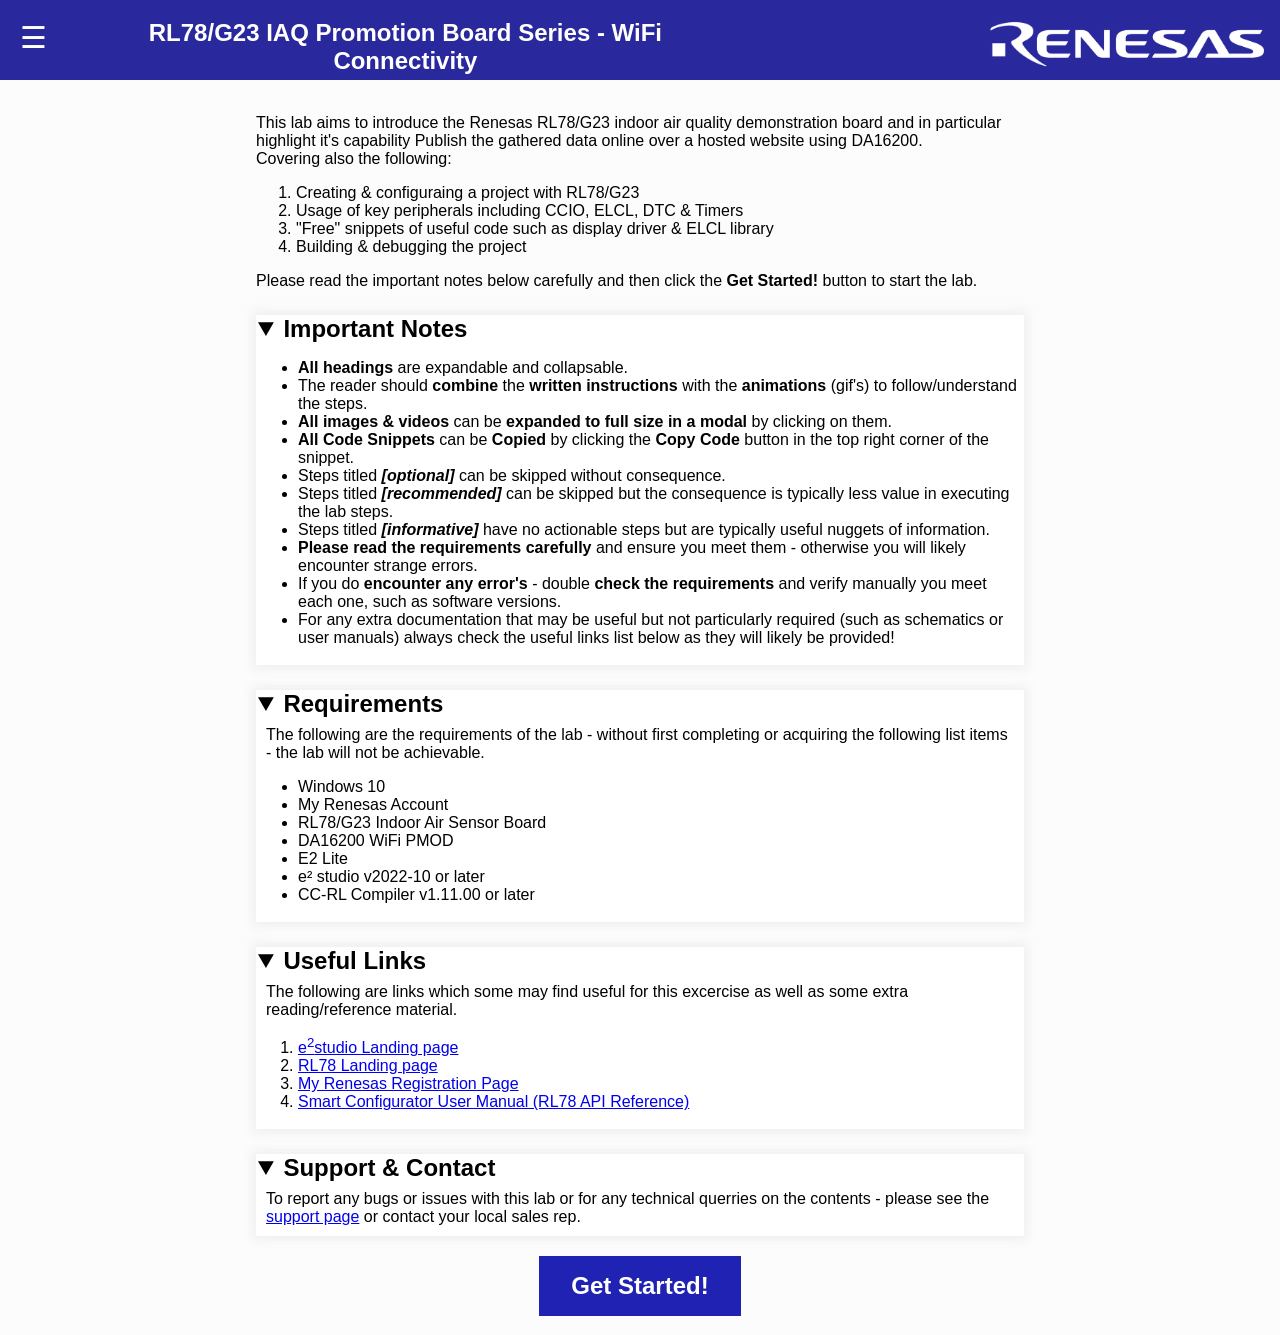
==== docs/index.html @ 87fbd640 "Re-orged so project and docs exist at top level" ====
<!doctype html>
<html>

<head>
    <meta charset="utf-8">
    <!-- Useful for tablet and mobile based browsing-->
    <meta name="viewport" content="width=device-width, initial-scale=1.0">
    <!-- Title of the page (not necessarily the lab) - for reference only, not displayed on the page-->
    <title>RL78/G23 Indoor Air Quality Training - Actuation</title>
    <!-- CSS template stylesheet must be linked here-->
    <link href="css/renesas_layout_style.css" rel="stylesheet" type="text/css">
    <!-- Javascript based lab templating helper must be placed here-->
    <script type="text/javascript" src="js/lab-templater.js"></script>
</head>

<body>
    <!-- Populate the page header (banner, title & navigation menu)-->
    <script>lab_templater.Generate_header();</script>

    <!-- Begin the main content of the page-->
    <div class="main-content">

        <!-- Page/Section Summary & Description-->
        <p>
            This lab aims to introduce the Renesas RL78/G23 indoor air quality demonstration board and in particular highlight it's capability Publish the gathered data online over a hosted website using DA16200.<br>
            Covering also the following:
        </p>
        <ol>
            <li>Creating &amp; configuraing a project with RL78/G23</li>
            <li>Usage of key peripherals including CCIO, ELCL, DTC & Timers</li>
            <li>"Free" snippets of useful code such as display driver & ELCL library</li>
            <li>Building & debugging the project</li>
        </ol>
        <p>Please read the important notes below carefully and then click the <b>Get Started!</b> button to start the
            lab.</p>

        <!-- Start adding "details" sections for lab steps-->
        <details open>
            <summary>Important Notes</summary>
            <ul>
                <li><b>All headings</b> are expandable and collapsable.</li>
                <li>The reader should <b>combine</b> the <b>written instructions</b> with the <b>animations</b> (gif's)
                    to follow/understand the
                    steps.</li>
                <li><b>All images &amp; videos</b> can be <b>expanded to full size in a modal</b> by clicking on them.
                </li>
                <li><b>All Code Snippets</b> can be <b>Copied</b> by clicking the <b>Copy Code</b> button in the top
                    right
                    corner of the snippet.</li>
                <li>Steps titled <b><i>[optional]</i></b> can be skipped without consequence.</li>
                <li>Steps titled <b><i>[recommended]</i></b> can be skipped but the consequence is typically less value
                    in executing the lab steps.</li>
                <li>Steps titled <b><i>[informative]</i></b> have no actionable steps but are typically useful nuggets
                    of information.</li>
                <li><b>Please read the requirements carefully</b> and ensure you meet them - otherwise you will likely
                    encounter strange errors.</li>
                <li>If you do <b>encounter any error's</b> - double <b>check the requirements</b> and verify manually
                    you meet each one, such as software versions.</li>
                <li>For any extra documentation that may be useful but not particularly required (such as schematics or
                    user manuals) always check the useful links list below as they will likely be provided!
                </li>
            </ul>
        </details>

        <details open>
            <summary>Requirements</summary>
            <p>The following are the requirements of the lab - without first completing or acquiring the following
                list items -
                the lab will not be achievable.
            </p>
            <ul>
                <li>Windows 10</li>
                <li>My Renesas Account</li>
                <li>RL78/G23 Indoor Air Sensor Board</li>
                <li>DA16200 WiFi PMOD</li>
                <li>E2 Lite</li>
                <li>e² studio v2022-10 or later</li>
                <li>CC-RL Compiler v1.11.00 or later</li>
            </ul>
        </details>

        <details open>
            <summary>Useful Links</summary>
            <p>The following are links which some may find useful for this excercise as well as some extra
                reading/reference
                material.
            </p>
            <ol>
                <li><a target="_blank" href="https://www.renesas.com/us/en/software-tool/e-studio">e<sup>2</sup>studio
                        Landing
                        page</a></li>
                <li><a target="_blank"
                        href="https://www.renesas.com/us/en/products/microcontrollers-microprocessors/rl78-low-power-8-16-bit-mcus">RL78
                        Landing page</a></li>
                <li><a target="_blank"
                        href="https://www.renesas.com/us/en/oauth2/default/v1/authorize?client_id=0oa2ixjskq8o2hdJB357&response_type=code&scope=openid%20email%20phone%20profile%20MyRenesasUserInfo&redirect_uri=https%3A//update.renesas.com/openid-connect/renesas-okta&state=r2OKOkoEixzFgvWMlxp1caxs8C3PD5_5RflEtioYq9U">My
                        Renesas Registration Page</a></li>
                <li><a target="_blank"
                        href="https://www.renesas.com/us/en/document/man/smart-configurator-users-manual-rl78-api-reference">Smart
                        Configurator User Manual (RL78 API Reference)</a></li>
            </ol>
        </details>

        <details open>
            <summary>Support &amp; Contact</summary>
            <p>To report any bugs or issues with this lab or for any technical querries on the contents - please
                see the <a href="https://en-support.renesas.com/dashboard">support page</a> or contact your local
                sales rep.</p>
        </details>

        <!-- Button for going to the next page-->
        <script>lab_templater.Generate_next_page_button("Get Started!");</script>
    </div>
</body>

</html>
---- docs/css/renesas_layout_style.css ----
/* Default Desktop*/
html {
  /* Colours*/
  --renesas-background-color: #29289D;
  --details-background-color: white;
  --details-box-shadow: 0px 0px 10px 5px #f1f1f1;
  --page-background-colour: #fcfcfd;
  --modal-caption-text-colour: #ccc;
  --banner-menu-button-hover-colour: #dddddd;
  --next-page-button-colour: white;
  --next-page-button-background-colour: rgb(32, 34, 179);
  --modal-close-button-colour: #f1f1f1;
  --modal-close-button-hover-colour: #bbb;
  --sidenav-colour: #818181;
  --sidenav-active-colour: white;
  --sidenav-active-background-colour: #303030;
  --sidenav-hover-colour: #f1f1f1;

  /* General*/
  --title-font-size: x-large;
  --main-content-margin-left: 20%;
  --main-content-margin-right: 20%;
  --details-padding-left: 2px;
  --details-padding-right: 2px;
  --details-margin-top: 25px;
  --details-content-margin: 8px;
  --sumary-font-size: x-large;
  --paragraph-font-size: medium;

  /* Banner*/
  --logo-width: default;
  --logo-height: 60%;
  --logo-margin-top: 20px;
  --logo-margin-right: 1%;
  --banner-height: 80px;
  --banner-content-colour: white;
  --banner-heading-max-width: 50%;
  --banner-heading-margin-left: 3%;
  --banner-heading-margin-top: 1.5%;
  --banner-menu-button-margin-left: 20px;
  --banner-menu-button-margin-top: 20px;
  --banner-menu-button-font-size: 30px;

  /* Modal*/
  --modal-thumbnail-max-width: 20%;
  --modal-caption-top-margin: 10px;
  --modal-thumbnail-radius: 5px;
  --modal-padding-top: 5%;
  --modal-content-max-width: 80%;
  --modal-content-max-height: 80%;
  --modal-close-button-top: 1.5%;
  --modal-close-button-right: 3%;
  --modal-close-button-font-size: 50px;

  /* Sidenav*/
  --sidenav-max-width: 30%;
  --sidenav-font-size: 22px;
  --sidenav-padding-top: 5%;
  --sidenav-hover-letter-spacing: 1px;
  --sidenav-close-button-top: 0;
  --sidenav-close-button-right: 25px;
  --sidenav-close-button-font-size: 30px;
  --sidenav-close-button-margin-left: 50px;
  --sidenav-padding: 8px 8px 8px 32px;

  /* Next page button*/
  --next-page-button-margin-top: 2.5%;
  --next-page-button-margin-bottom: 2.5%;
  --next-page-button-padding-x: 16px;
  --next-page-button-padding-y: 32px;
  --next-page-button-font-size: 24px;

  /* Copy code button*/
  --copy-code-border-radius: 5px;
  --copy-code-top: 5px;
  --copy-code-right: 5px;
  --copy-code-padding: 5px 10px;
  --copy-code-font-size: 18px;
}

/* Small screens (laptop)*/
@media screen and (max-width:1024px) {
  html {
    /* General*/
    --main-content-margin-left: 15%;
    --main-content-margin-right: 15%;

    /* Banner*/
    --logo-height: 50%;

    /* Modal*/
    --modal-thumbnail-max-width: 30%;

    /* Sidenav*/
    --sidenav-max-width: 40%;
    --sidenav-padding-top: 6%;

    /* Next page button*/

    /* Copy code button*/
  }
}

/* Tablets*/
@media screen and (max-width:768px) {
  html {
    /* General*/
    --title-font-size: large;
    --main-content-margin-left: 2.5%;
    --main-content-margin-right: 2.5%;

    /* Banner*/
    --logo-height: 35%;

    /* Modal*/
    --modal-thumbnail-max-width: 40%;

    /* Sidenav*/
    --sidenav-max-width: 60%;
    --sidenav-padding-top: 10%;
    --sidenav-font-size: 18px;

    /* Next page button*/
  --next-page-button-padding-x: 16px;
  --next-page-button-padding-y: 26px;
  --next-page-button-font-size: 20px;

    /* Copy code button*/
  }
}

/* Mobile phone*/
@media screen and (max-width:480px) {
  html {
    /* General*/
    --title-font-size: medium;

    /* Banner*/
    --logo-height: 20%;

    /* Modal*/
    --modal-thumbnail-max-width: 60%;

    /* Sidenav*/
    --sidenav-max-width: 70%;
    --sidenav-font-size: small;

    /* Next page button*/
  --next-page-button-padding-x: 14px;
  --next-page-button-padding-y: 22px;
  --next-page-button-font-size: 16px;

    /* Copy code button*/
  --copy-code-padding: 5px 10px;
  --copy-code-font-size: 14px;
  }
}

/* General settings*/
body {
  margin: 0;
  background-color: var(--page-background-colour);
}

html, table, div, p, h1, h2, dl, #nav-tree .label, .title, .sm-dox a, .sm-dox a:hover, .sm-dox a:focus, #projectname, .SelectItem, #MSearchField, .navpath li.navelem a, .navpath li.navelem a:hover {
  font-family: Arial, sans-serif;
}

p {
  font-size: var(--paragraph-font-size);
}

details {
  background-color: var(--details-background-color);
  box-shadow: var(--details-box-shadow);
  margin-top: var(--details-margin-top);
  padding-left: var(--details-padding-left);
  padding-bottom: var(--details-padding-right);
}

details summary {
  cursor: pointer;
}

summary {
  font-size: var(--sumary-font-size);
  font-weight: bold;
}

details p, img {
  margin: var(--details-content-margin);
}

pre {
  position: relative;
}

/* General settings end*/

/* ID's*/

/* Caption of Modal Image */
#modal-caption {
  margin-top: var(--modal-caption-top-margin);
  text-align: center;
  color: var(--modal-caption-text-colour);
}

/* ID's End*/

/*Classes*/

.main-content {
  text-align: left;
  color: black;
  margin-left: var(--main-content-margin-left);
  margin-right: var(--main-content-margin-right);
}

.banner {
  height: var(--banner-height);
  color: var(--banner-content-colour);
  background-color: var(--renesas-background-color);
  text-align: center;
}

.banner-heading {
  float: left;
  max-width: var(--banner-heading-max-width);
  margin-left: var(--banner-heading-margin-left);
  margin-top: var(--banner-heading-margin-top);
  font-size: var(--title-font-size);
}

.banner-logo {
  height: var(--logo-height);
  width: var(--logo-width);
  float: right;
  margin-top: var(--logo-margin-top);
  margin-right: var(--logo-margin-right);
}

.banner-menu-button {
  float: left;
  margin-left: var(--banner-menu-button-margin-left);
  margin-top: var(--banner-menu-button-margin-top);
  font-size: var(--banner-menu-button-font-size);
  cursor: pointer;
}

.banner-menu-button:hover {
  color: var(--banner-menu-button-hover-colour);
}

.next-page-button {
  margin-left: auto;
  margin-right: auto;
  margin-top: var(--next-page-button-margin-top);
  margin-bottom: var(--next-page-button-margin-bottom);
  display: block;
  border: none;
  padding: var(--next-page-button-padding-x) var(--next-page-button-padding-y);
  text-align: center;
  font-size: var(--next-page-button-font-size);
  transition-duration: 0.2s;
  cursor: pointer;
  background-color: var(--next-page-button-background-colour);
  color: var(--next-page-button-colour);
  font-weight: bold;
}

.next-page-button:hover {
  opacity: 0.7;
}

/*Modal Image*/
/* Style the Image Used to Trigger the Modal */
.modal-thumbnails {
  border-radius: var(--modal-thumbnail-radius);
  cursor: pointer;
  transition: 0.3s;
  max-width: var(--modal-thumbnail-max-width);
}

.modal-thumbnails:hover {
  opacity: 0.7;
}

/* The Modal (background) */
.modal {
  display: none;
  position: fixed;
  z-index: 1;
  padding-top: var(--modal-padding-top);
  left: 0;
  top: 0;
  width: 100%;
  height: 100%;
  overflow: auto;
  background-color: rgba(0, 0, 0, 0.9);
}

/* Modal Content (image) */
.modal-content {
  margin: auto;
  display: block;
  max-width: var(--modal-content-max-width);
  max-height: var(--modal-content-max-height);
}

/* Add Animation */
.modal-content, #modal-caption {
  -webkit-animation-name: modal-zoom;
  -webkit-animation-duration: 0.6s;
  animation-name: modal-zoom;
  animation-duration: 0.6s;
}

/* The modal-close-button Button */
.modal-close-button {
  position: absolute;
  top: var(--modal-close-button-top);
  right: var(--modal-close-button-right);
  color: var(--modal-close-button-colour);
  font-size: var(--modal-close-button-font-size);
  font-weight: bold;
  transition: 0.3s;
}

.modal-close-button:hover,
.modal-close-button:focus {
  color: var(--modal-close-button-hover-colour);
  text-decoration: none;
  cursor: pointer;
}

/*Modal Image End*/

/*Sidenav*/
.sidenav {
  text-align: left;
  height: 100%;
  width: 0;
  max-width: var(--sidenav-max-width);
  position: fixed;
  z-index: 1;
  top: 0;
  left: 0;
  background-color: #111;
  overflow-x: hidden;
  overflow-y: auto;
  transition: 0.5s;
  padding-top: var(--sidenav-padding-top);
}

.sidenav a {
  padding: var(--sidenav-padding);
  text-decoration: none;
  font-size: var(--sidenav-font-size);
  color: var(--sidenav-colour);
  display: block;
  transition: 0.3s;
}

.sidenav p:last-child { height: 50%; }

.sidenav a.active {
  background-color: var(--sidenav-active-background-colour);
  color: var(--sidenav-active-colour);
}

.sidenav a:hover {
  color: var(--sidenav-hover-colour);
  letter-spacing: var(--sidenav-hover-letter-spacing);
}

.sidenav .sidenav-close-button {
  position: absolute;
  top: var(--sidenav-close-button-top);
  right: var(--sidenav-close-button-right);
  font-size: var(--sidenav-close-button-font-size);
  margin-left: var(--sidenav-close-button-margin-left);
}

/*SideNav End*/

.copy-code-button {
  position: absolute;
  border-radius: var(--copy-code-border-radius);
  top: var(--copy-code-top);
  right: var(--copy-code-right);
  border: none;
  padding: var(--copy-code-padding);
  text-align: center;
  text-decoration: none;
  display: inline-block;
  font-size: var(--copy-code-font-size);
  transition-duration: 0.2s;
  cursor: pointer;
  background-color: var(--next-page-button-background-colour);
  color: var(--next-page-button-colour);
  font-weight: bold;
}

.copy-code-button:hover {
  opacity: 0.7;
}

/*Classes End*/

/*Animations*/

@keyframes modal-zoom {
  from {
    transform: scale(0)
  }

  to {
    transform: scale(1)
  }
}

/*Animations End*/
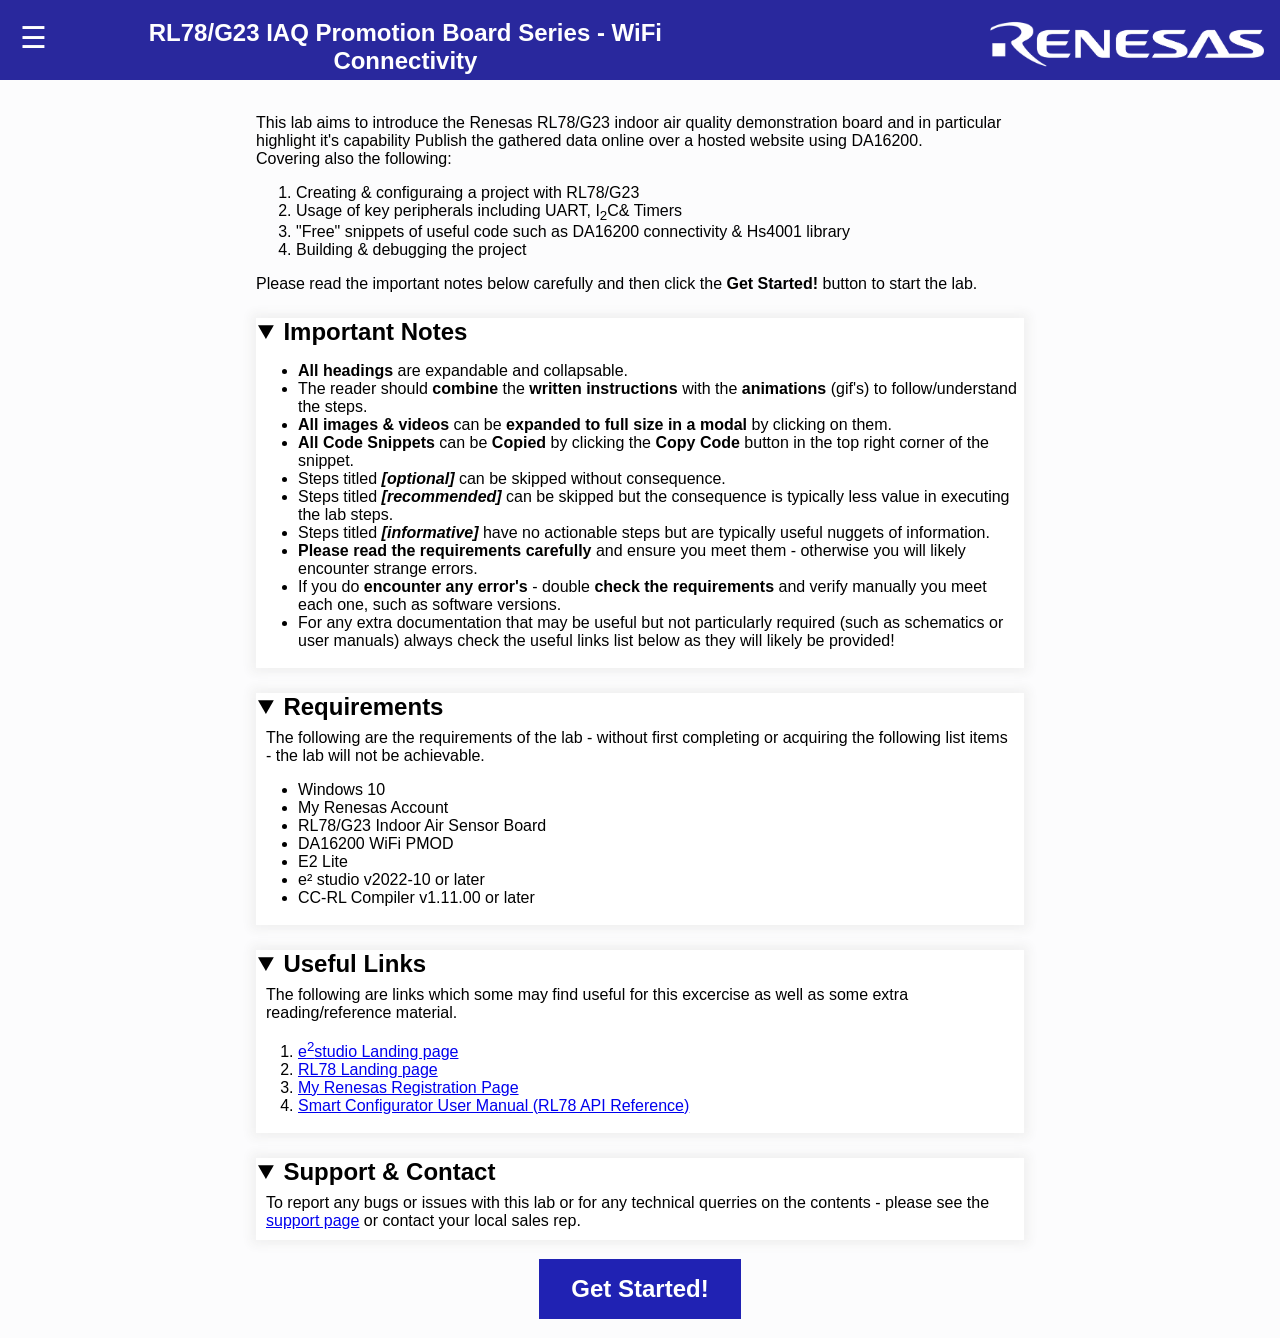
==== commit 2153b69b: "Update index.html" ====
--- a/docs/index.html
+++ b/docs/index.html
@@ -27,8 +27,8 @@
         </p>
         <ol>
             <li>Creating &amp; configuraing a project with RL78/G23</li>
-            <li>Usage of key peripherals including CCIO, ELCL, DTC & Timers</li>
-            <li>"Free" snippets of useful code such as display driver & ELCL library</li>
+            <li>Usage of key peripherals including UART, I<sub>2</sub>C& Timers</li>
+            <li>"Free" snippets of useful code such as DA16200 connectivity & Hs4001 library</li>
             <li>Building & debugging the project</li>
         </ol>
         <p>Please read the important notes below carefully and then click the <b>Get Started!</b> button to start the
@@ -113,4 +113,4 @@
     </div>
 </body>
 
-</html>+</html>
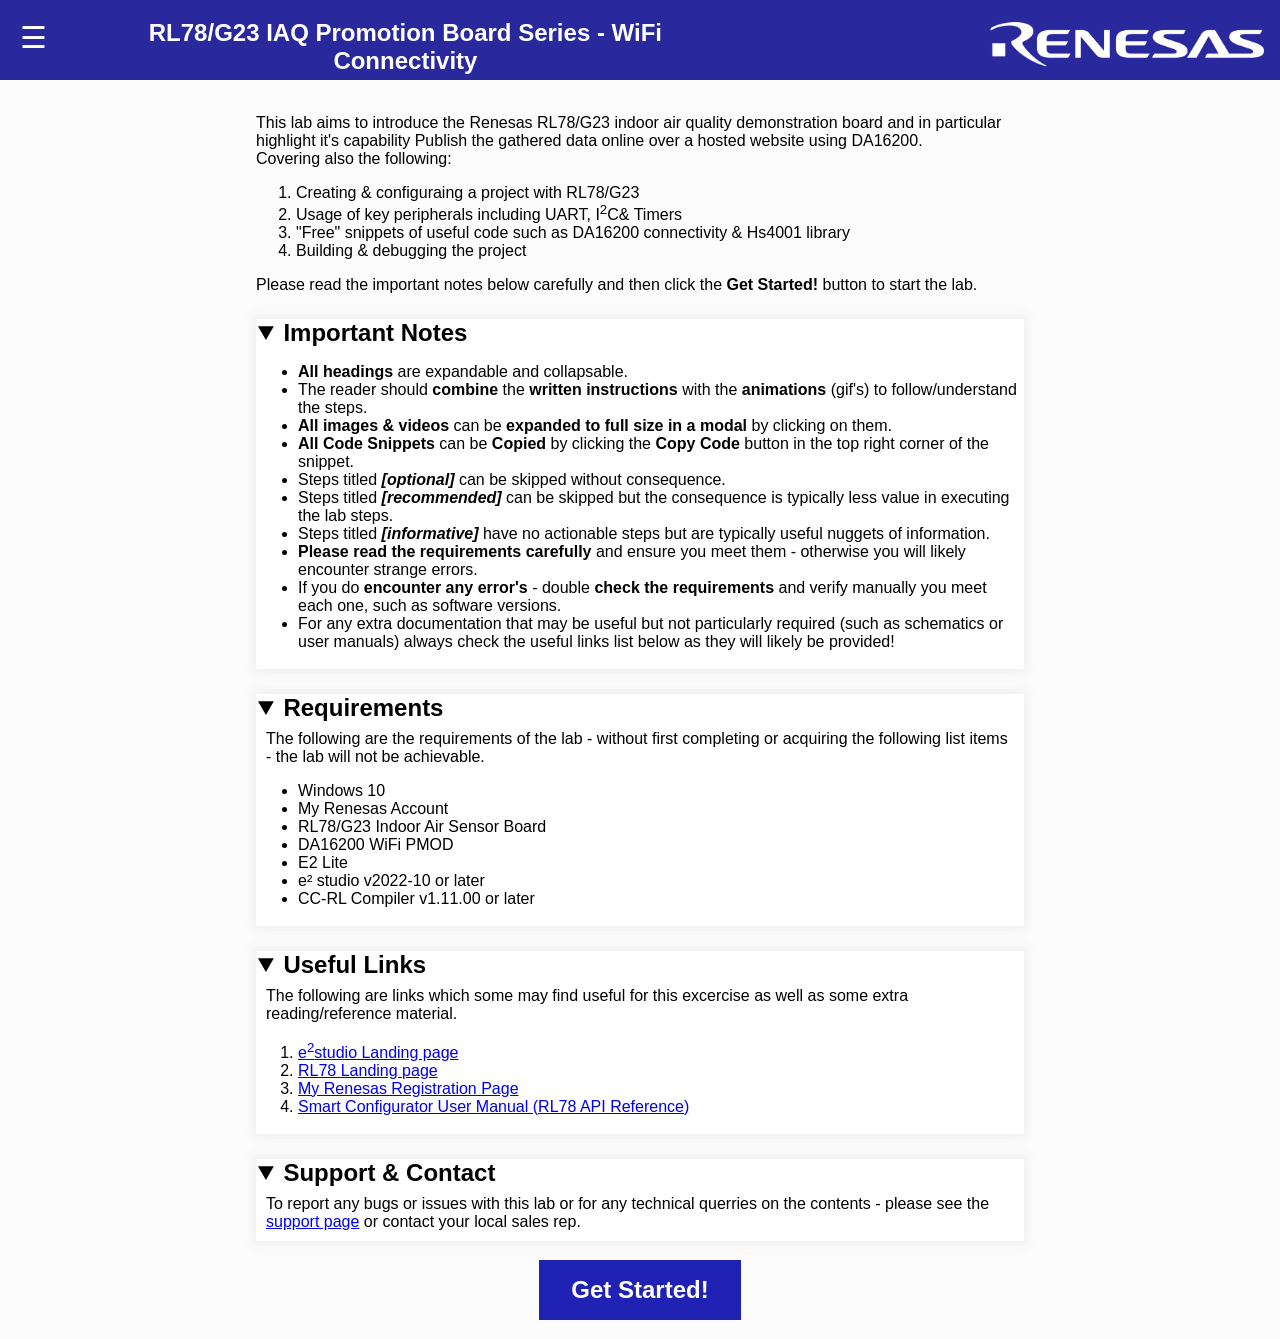
==== commit e228b26b: "Update index.html" ====
--- a/docs/index.html
+++ b/docs/index.html
@@ -27,7 +27,7 @@
         </p>
         <ol>
             <li>Creating &amp; configuraing a project with RL78/G23</li>
-            <li>Usage of key peripherals including UART, I<sub>2</sub>C& Timers</li>
+            <li>Usage of key peripherals including UART, I<sup>2</sup>C& Timers</li>
             <li>"Free" snippets of useful code such as DA16200 connectivity & Hs4001 library</li>
             <li>Building & debugging the project</li>
         </ol>
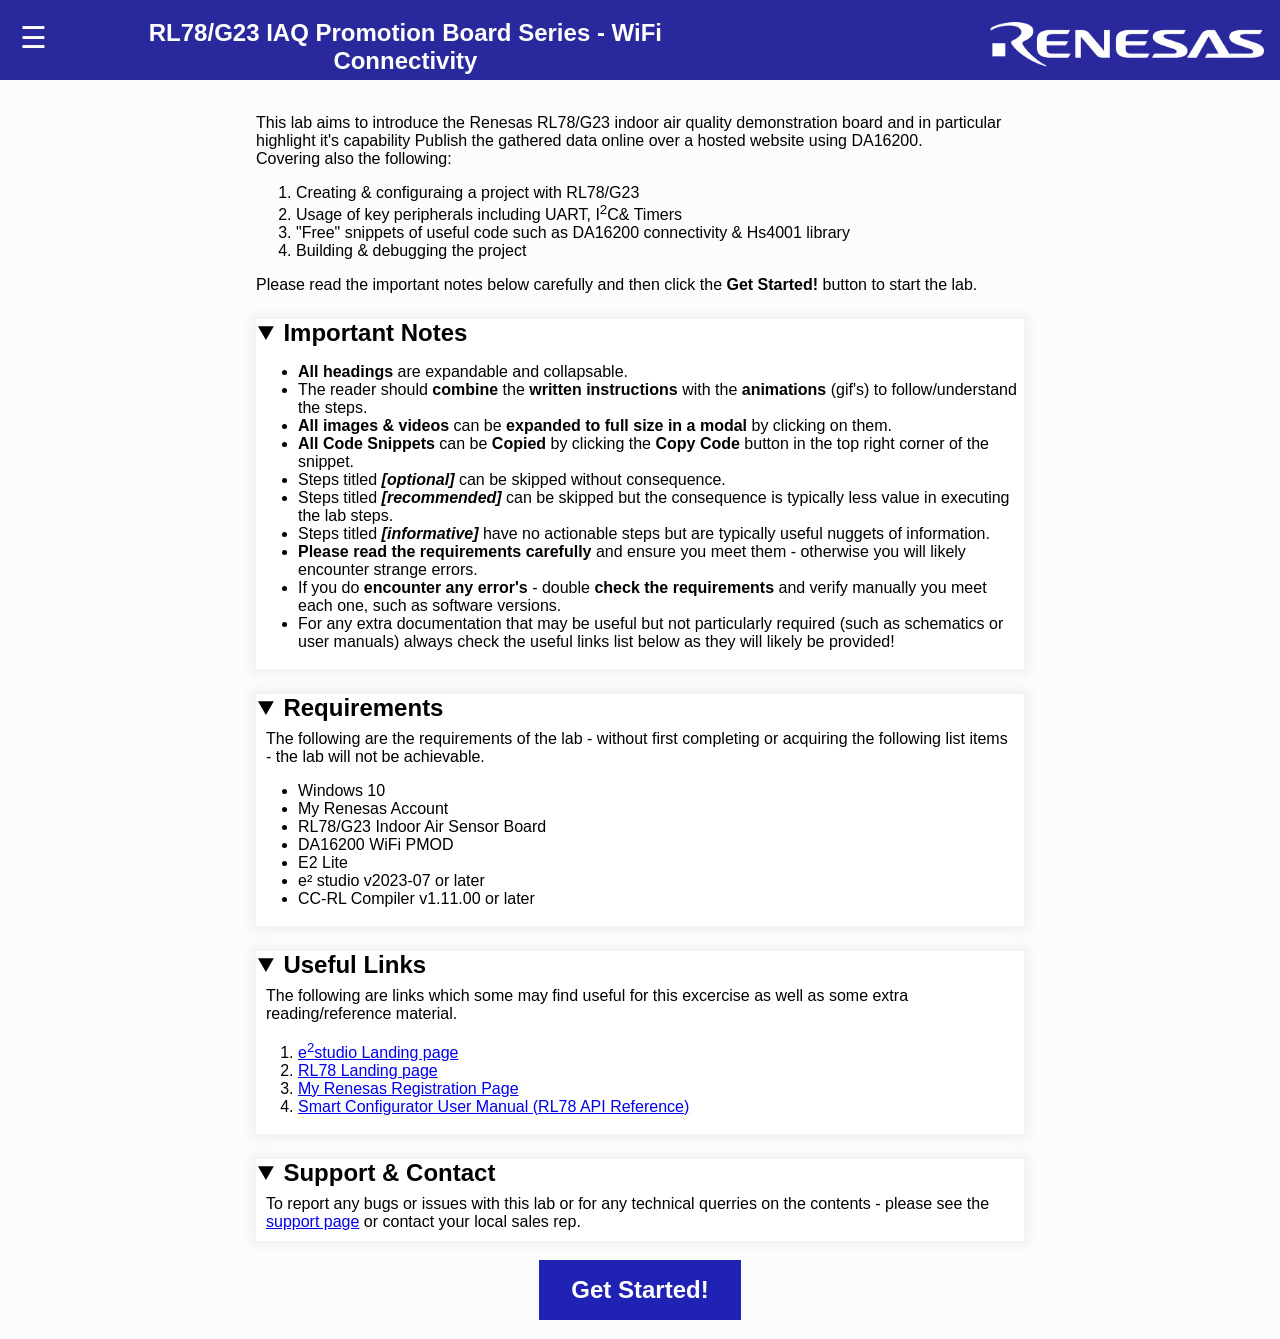
==== commit a769c74f: "lahcin's suggestion" ====
--- a/docs/index.html
+++ b/docs/index.html
@@ -74,7 +74,7 @@
                 <li>RL78/G23 Indoor Air Sensor Board</li>
                 <li>DA16200 WiFi PMOD</li>
                 <li>E2 Lite</li>
-                <li>e² studio v2022-10 or later</li>
+                <li>e² studio v2023-07 or later</li>
                 <li>CC-RL Compiler v1.11.00 or later</li>
             </ul>
         </details>
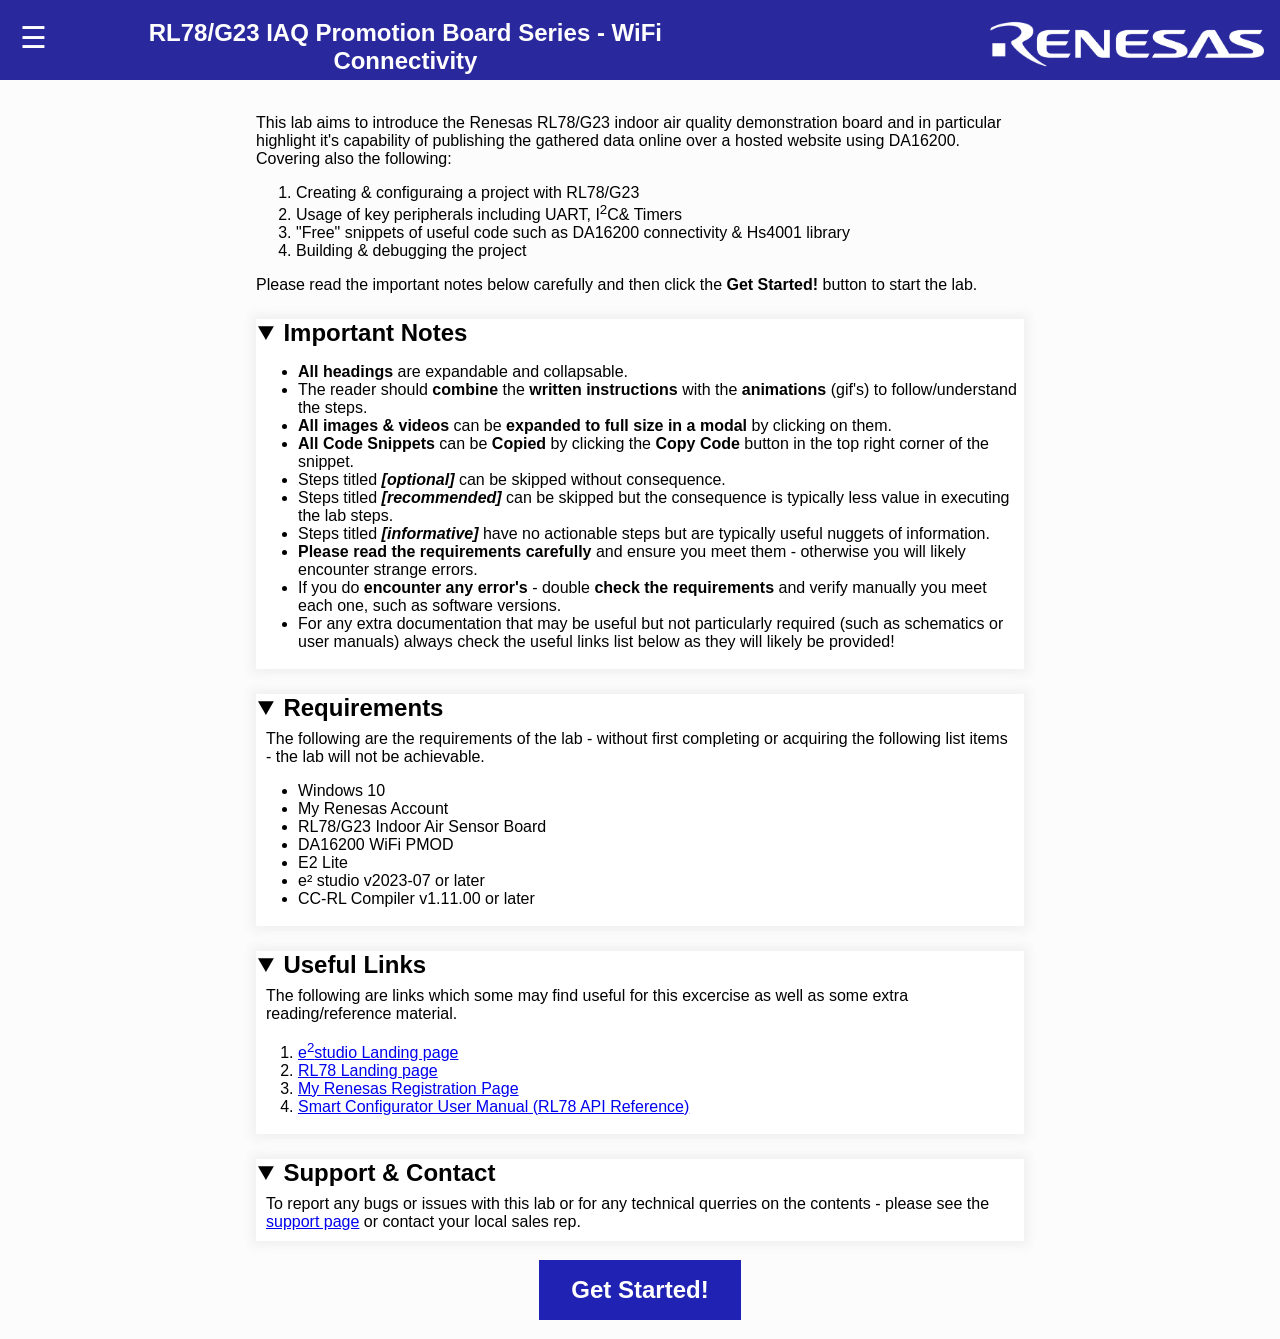
==== commit 5d8abda2: "Update index.html" ====
--- a/docs/index.html
+++ b/docs/index.html
@@ -22,7 +22,7 @@
 
         <!-- Page/Section Summary & Description-->
         <p>
-            This lab aims to introduce the Renesas RL78/G23 indoor air quality demonstration board and in particular highlight it's capability Publish the gathered data online over a hosted website using DA16200.<br>
+            This lab aims to introduce the Renesas RL78/G23 indoor air quality demonstration board and in particular highlight it's capability of publishing the gathered data online over a hosted website using DA16200.<br>
             Covering also the following:
         </p>
         <ol>
